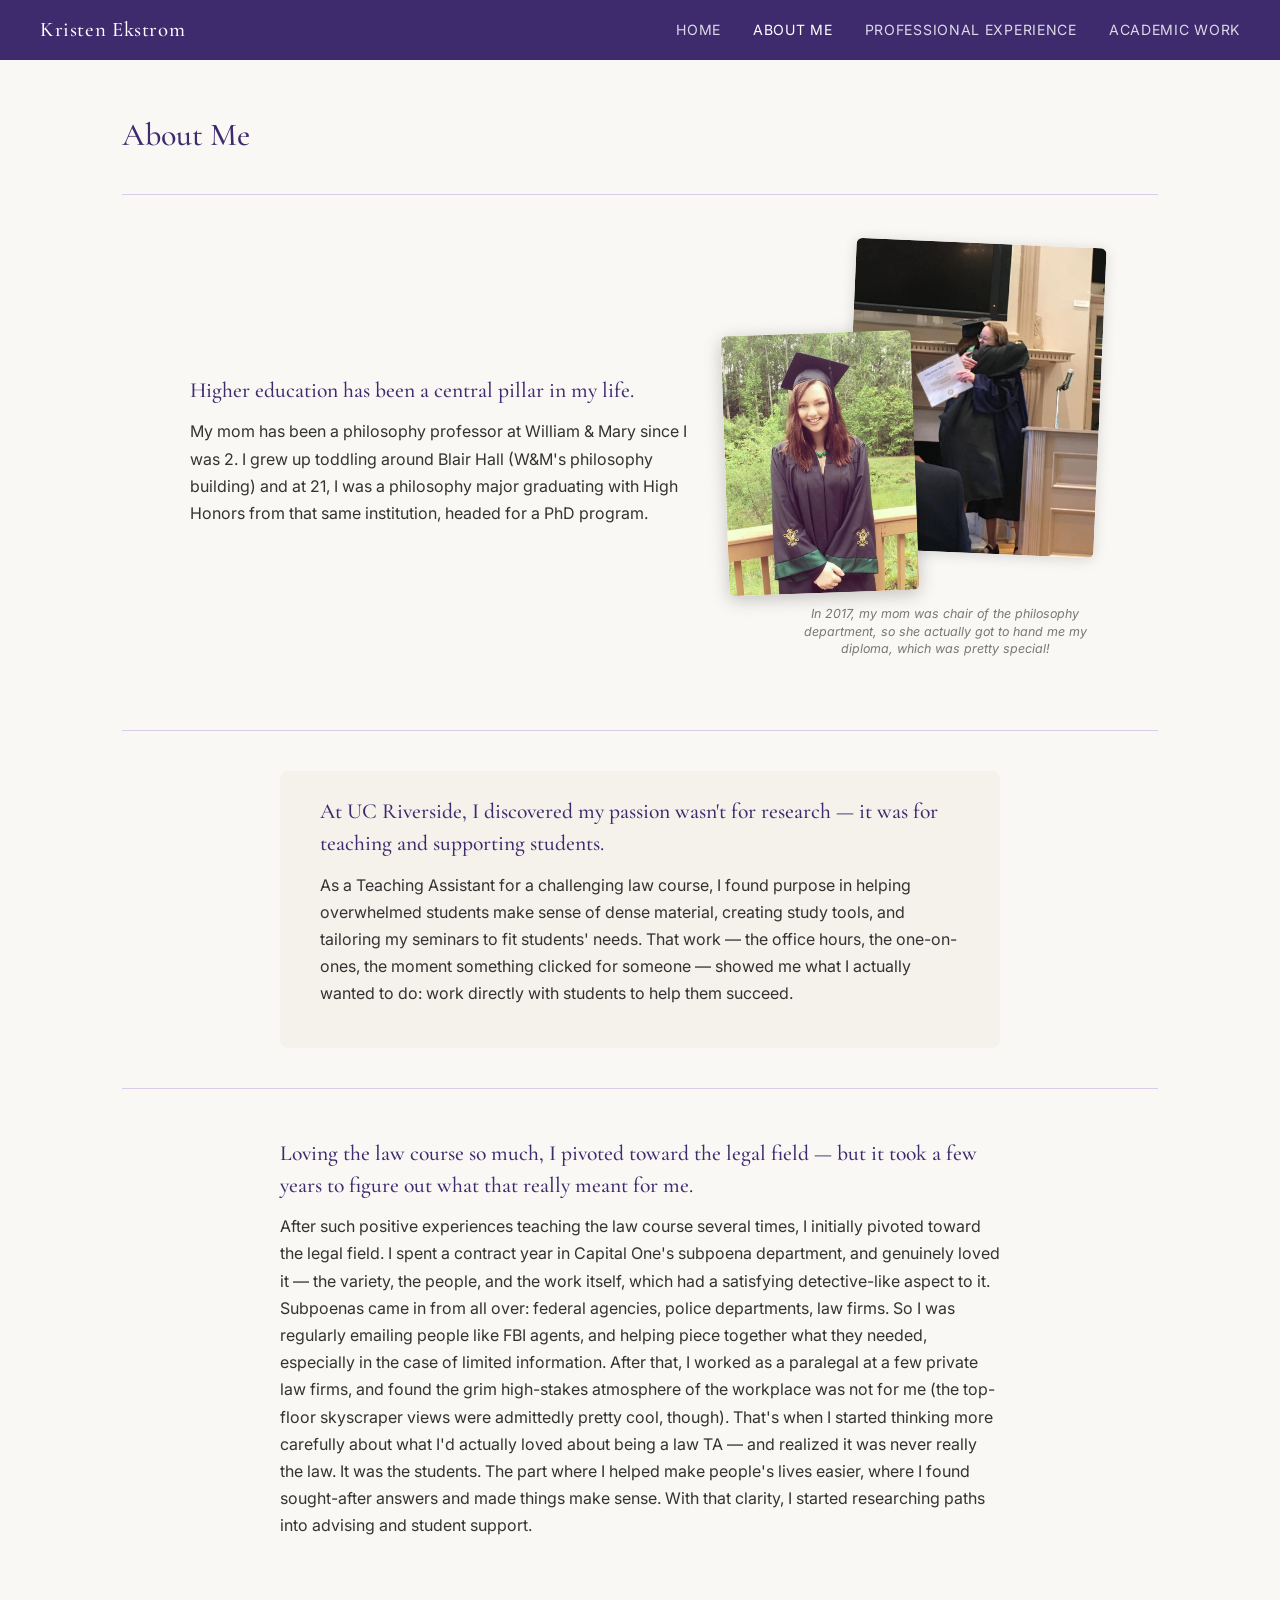
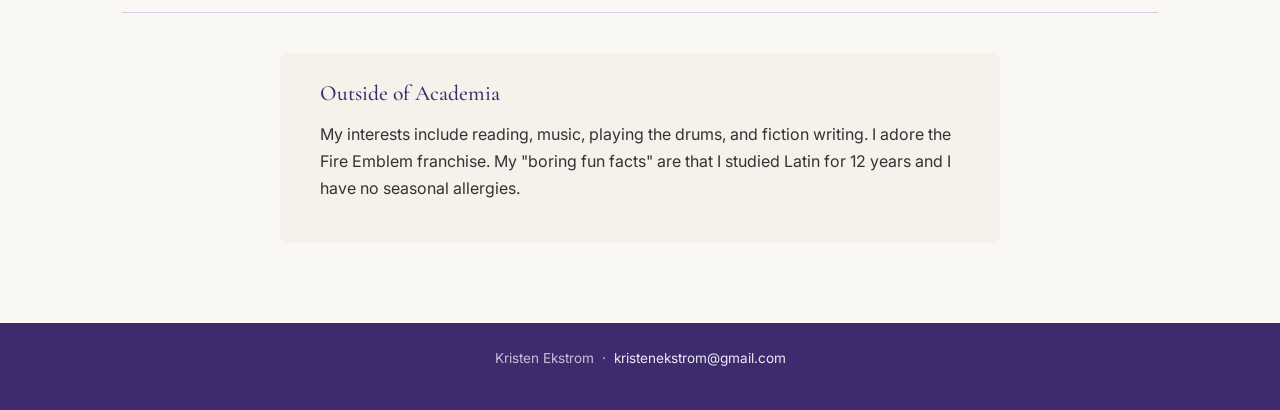
==== about.html @ 62847419 "Add files via upload" ====
<!DOCTYPE html>
<html lang="en">
<head>
  <meta charset="UTF-8" />
  <meta name="viewport" content="width=device-width, initial-scale=1.0" />
  <title>About Me · Kristen Ekstrom</title>
  <link rel="stylesheet" href="style.css" />
</head>
<body>

  <nav>
    <a href="index.html" class="nav-name">Kristen Ekstrom</a>
    <ul>
      <li><a href="index.html">Home</a></li>
      <li><a href="about.html" class="active">About Me</a></li>
      <li><a href="experience.html">Professional Experience</a></li>
      <li><a href="academic.html">Academic Work</a></li>
    </ul>
  </nav>

  <div class="page-content">
    <h2>About Me</h2>
    <hr class="section-divider" />

    <!-- ── Chapter 1: Roots ── -->
    <div class="about-chapter-photo">
      <div>
        <p class="about-lead">Higher education has been a central pillar in my life.</p>
        <p>My mom has been a philosophy professor at William &amp; Mary since I was 2. I grew up toddling around Blair Hall (W&amp;M's philosophy building) and at 21, I was a philosophy major graduating with High Honors from that same institution, headed for a PhD program.</p>
      </div>
      <div>
        <div class="about-stack">
          <img src="mom%20grad%20hug.jpg" alt="Receiving diploma from mom at W&M graduation" class="about-img-back" />
          <img src="grad.jpg" alt="Kristen at W&M graduation" class="about-img-front" />
        </div>
        <p class="photo-caption">In 2017, my mom was chair of the philosophy department, so she actually got to hand me my diploma, which was pretty special!</p>
      </div>
    </div>

    <hr class="section-divider" />

    <!-- ── Chapter 2: Turning point ── -->
    <div class="about-chapter section-panel">
      <p class="about-lead">At UC Riverside, I discovered my passion wasn't for research — it was for teaching and supporting students.</p>
      <p>As a Teaching Assistant for a challenging law course, I found purpose in helping overwhelmed students make sense of dense material, creating study tools, and tailoring my seminars to fit students' needs. That work — the office hours, the one-on-ones, the moment something clicked for someone — showed me what I actually wanted to do: work directly with students to help them succeed.</p>
    </div>

    <hr class="section-divider" />

    <!-- ── Chapter 3: Return ── -->
    <div class="about-chapter">
      <p class="about-lead">Loving the law course so much, I pivoted toward the legal field — but it took a few years to figure out what that really meant for me.</p>
      <p>After such positive experiences teaching the law course several times, I initially pivoted toward the legal field. I spent a contract year in Capital One's subpoena department, and genuinely loved it — the variety, the people, and the work itself, which had a satisfying detective-like aspect to it. Subpoenas came in from all over: federal agencies, police departments, law firms. So I was regularly emailing people like FBI agents, and helping piece together what they needed, especially in the case of limited information. After that, I worked as a paralegal at a few private law firms, and found the grim high-stakes atmosphere of the workplace was not for me (the top-floor skyscraper views were admittedly pretty cool, though). That's when I started thinking more carefully about what I'd actually loved about being a law TA — and realized it was never really the law. It was the students. The part where I helped make people's lives easier, where I found sought-after answers and made things make sense. With that clarity, I started researching paths into advising and student support.</p>
    </div>


    <hr class="section-divider" />

    <!-- ── Chapter 4: Personal ── -->
    <div class="about-chapter section-panel">
      <p class="about-lead">Outside of Academia</p>
      <p>My interests include reading, music, playing the drums, and fiction writing. I adore the Fire Emblem franchise. My "boring fun facts" are that I studied Latin for 12 years and I have no seasonal allergies.</p>
    </div>

  </div>

  <footer>
    <p>Kristen Ekstrom &nbsp;·&nbsp; <a href="mailto:kristenekstrom@gmail.com">kristenekstrom@gmail.com</a></p>
  </footer>

</body>
</html>
---- style.css ----
/* =============================================
   Kristen Ekstrom Portfolio — Shared Stylesheet
   ============================================= */

@import url('https://fonts.googleapis.com/css2?family=Cormorant+Garamond:ital,wght@0,400;0,500;0,600;1,400&family=Inter:wght@300;400;500;600&display=swap');

:root {
  --bg:       #faf8f5;
  --bg-light: #f0ecf5;
  --primary:  #3d2b6e;
  --accent:   #8b6bbf;
  --text:     #333333;
  --muted:    #777777;
  --border:   #d8cce8;
  --white:    #ffffff;
}

*, *::before, *::after { box-sizing: border-box; margin: 0; padding: 0; }

html { scroll-behavior: smooth; }

body {
  font-family: 'Inter', sans-serif;
  font-size: 16px;
  line-height: 1.7;
  color: var(--text);
  background: var(--bg);
}

/* ── Typography ── */
h1, h2, h3, h4 {
  font-family: 'Cormorant Garamond', serif;
  color: var(--primary);
  line-height: 1.2;
}
h1 { font-size: 3rem; font-weight: 500; }
h2 { font-size: 2rem; font-weight: 500; margin-bottom: 0.5rem; }
h3 { font-size: 1.4rem; font-weight: 600; margin-bottom: 0.25rem; }
h4 { font-size: 1.1rem; font-weight: 500; color: var(--accent); }
p  { margin-bottom: 1rem; }
a  { color: var(--accent); text-decoration: none; }
a:hover { text-decoration: underline; }

/* ── Navigation ── */
nav {
  background: var(--primary);
  padding: 0 2.5rem;
  display: flex;
  align-items: center;
  justify-content: space-between;
  position: sticky;
  top: 0;
  z-index: 100;
  height: 60px;
}

nav .nav-name {
  font-family: 'Cormorant Garamond', serif;
  font-size: 1.3rem;
  font-weight: 500;
  color: var(--white);
  letter-spacing: 0.03em;
  text-decoration: none;
}

nav ul {
  list-style: none;
  display: flex;
  gap: 2rem;
}

nav ul li a {
  color: rgba(255,255,255,0.82);
  font-size: 0.88rem;
  font-weight: 400;
  letter-spacing: 0.05em;
  text-transform: uppercase;
  transition: color 0.2s;
  text-decoration: none;
}

nav ul li a:hover,
nav ul li a.active {
  color: var(--white);
}

/* ── Page wrapper ── */
.page-content {
  max-width: 1100px;
  margin: 0 auto;
  padding: 3.5rem 2rem 5rem;
}

/* ── Section divider ── */
.section-divider {
  border: none;
  border-top: 1px solid var(--border);
  margin: 2.5rem 0;
}

/* ── Strengths chips ── */
.strengths {
  display: flex;
  flex-wrap: wrap;
  gap: 0.5rem;
  margin: 1rem 0 1.5rem;
}

.strength-chip {
  background: var(--bg-light);
  border: 1px solid var(--border);
  color: var(--primary);
  font-size: 0.8rem;
  font-weight: 500;
  letter-spacing: 0.04em;
  padding: 0.3rem 0.85rem;
  border-radius: 20px;
}

/* ── Hero (home page) ── */
.hero {
  display: grid;
  grid-template-columns: 260px 1fr;
  gap: 3rem;
  align-items: center;
  padding: 3.5rem 2rem 4rem;
  max-width: 1100px;
  margin: 0 auto;
}

.hero-photo {
  width: 260px;
  height: 310px;
  object-fit: cover;
  object-position: center top;
  border-radius: 6px;
  box-shadow: 0 4px 20px rgba(0,0,0,0.12);
}

.hero-photo-placeholder {
  width: 260px;
  height: 310px;
  background: var(--bg-light);
  border-radius: 6px;
  border: 2px dashed var(--border);
  display: flex;
  align-items: center;
  justify-content: center;
  color: var(--muted);
  font-size: 0.85rem;
  text-align: center;
  padding: 1rem;
}

.hero-text h1 { margin-bottom: 0.15rem; }
.hero-text .title {
  font-family: 'Cormorant Garamond', serif;
  font-size: 1.1rem;
  color: var(--accent);
  font-style: italic;
  margin-bottom: 1.2rem;
}
.hero-text p { color: var(--text); font-size: 1rem; }

/* ── Experience entries ── */
.experience-block {
  margin-bottom: 2.8rem;
}

.experience-block .role {
  font-family: 'Cormorant Garamond', serif;
  font-size: 1.35rem;
  font-weight: 600;
  color: var(--primary);
}

.experience-block .office {
  font-size: 0.9rem;
  color: var(--muted);
  margin-bottom: 0.75rem;
}

.experience-block ul {
  padding-left: 1.3rem;
  margin-bottom: 0.75rem;
}

.experience-block ul li {
  margin-bottom: 0.45rem;
  font-size: 0.97rem;
}

/* ── File attachment link ── */
.attachment {
  display: inline-flex;
  align-items: center;
  gap: 0.4rem;
  background: var(--bg-light);
  border: 1px solid var(--border);
  border-radius: 5px;
  padding: 0.4rem 0.9rem;
  font-size: 0.85rem;
  color: var(--primary);
  margin-top: 0.5rem;
  transition: background 0.2s;
  text-decoration: none;
}
.attachment:hover {
  background: var(--border);
  text-decoration: none;
}
.attachment svg { flex-shrink: 0; }

/* ── Highlight cards ── */
.highlights-grid {
  display: grid;
  grid-template-columns: 1fr 1fr;
  gap: 0.75rem;
  margin-top: 1rem;
}

.highlight-card {
  background: var(--bg-light);
  border: 1px solid var(--border);
  border-left: 3px solid var(--accent);
  border-radius: 4px;
  padding: 0.5rem 0.9rem;
  font-size: 0.83rem;
  color: var(--primary);
  font-weight: 500;
  line-height: 1.5;
}

.highlight-label {
  font-weight: 600;
  font-size: 0.88rem;
  color: var(--primary);
  margin-bottom: 0.25rem;
}

.highlight-desc {
  font-size: 0.82rem;
  color: var(--muted);
  line-height: 1.4;
}

@media (max-width: 640px) {
  .highlights-grid { grid-template-columns: 1fr; }
}

/* ── Coaching two-column layout: text left | flyers+button right ── */
.coaching-grid {
  display: grid;
  grid-template-columns: 1fr 270px;
  gap: 5rem;
  align-items: start;
}

.coaching-text {
  padding-right: 2rem;
}

.coaching-right {
  display: flex;
  flex-direction: column;
  gap: 2rem;
  margin-right: 1.5rem;
}

/* ── SAS layout: attachment left | content right ── */
.sas-layout {
  display: grid;
  grid-template-columns: 220px 1fr;
  gap: 5rem;
  align-items: start;
  margin-left: 2.5rem;
  margin-right: 2.5rem;
}

.sas-attachment {
  display: flex;
  flex-direction: column;
  gap: 1.5rem;
}

.sas-attachment .attachment-square {
  width: 100%;
  min-height: 110px;
  padding: 1rem;
}

.sas-photo {
  width: 100%;
  border-radius: 6px;
  box-shadow: 0 2px 14px rgba(0,0,0,0.12);
  object-fit: cover;
  display: block;
}

.sas-content {
  max-width: 500px;
}



@media (max-width: 700px) {
  .sas-layout { grid-template-columns: 1fr; margin-left: 0; margin-right: 0; }
  .sas-content { max-width: 100%; margin-left: 0; }
}

/* ── STEP section layout ── */
.step-layout {
  display: grid;
  grid-template-columns: 1fr 200px;
  gap: 2rem;
  align-items: start;
  margin-bottom: 1.5rem;
}

.step-photo-wrap {
  text-align: center;
}

.step-photo {
  width: 100%;
  border-radius: 6px;
  box-shadow: 0 2px 14px rgba(0,0,0,0.12);
  display: block;
}

/* ── Award panels (below coaching section, full width, two columns) ── */
.award-grid {
  display: grid;
  grid-template-columns: 1fr 1fr;
  gap: 1rem;
  margin-top: 1.75rem;
}

.award-card {
  border-radius: 6px;
  padding: 0.85rem 1.1rem;
  font-size: 0.875rem;
  font-weight: 500;
  text-align: center;
  line-height: 1.5;
}

.award-grid .award-card:first-child {
  background: #ede7f8;
  border: 1px solid #9b7dd4;
  color: #3d2b6e;
}

.award-grid .award-card:last-child {
  background: #dde8f5;
  border: 1px solid #92b8d8;
  color: #1d3c6e;
}

@media (max-width: 700px) {
  .coaching-grid { grid-template-columns: 1fr; }
  .award-grid { grid-template-columns: 1fr; }
}

/* ── Flyer column (floats right, stacks flyer + attachment) ── */
.flyer-col {
  float: right;
  margin: 0 0 1.25rem 2rem;
  display: flex;
  flex-direction: column;
  align-items: center;
  width: 230px;
}

/* ── Attachment square (below flyer) ── */
.attachment-square {
  display: flex;
  flex-direction: column;
  align-items: center;
  justify-content: center;
  gap: 0.75rem;
  background: #e8f2ec;
  border: 1px solid #9dbfaa;
  border-radius: 6px;
  padding: 2rem 1.25rem;
  font-size: 0.9rem;
  font-weight: 500;
  color: #2d5c3e;
  text-align: center;
  text-decoration: none;
  width: 100%;
  min-height: 150px;
  margin-top: 0;
  line-height: 1.5;
  transition: background 0.2s;
}
.attachment-square:hover { background: #d4e9da; text-decoration: none; }
/* ── Horizontal attachment button (coaching section) ── */
.attachment-horiz {
  display: flex;
  flex-direction: row;
  align-items: center;
  justify-content: center;
  gap: 0.6rem;
  background: #e8f2ec;
  border: 1px solid #9dbfaa;
  border-radius: 6px;
  padding: 0.75rem 1rem;
  font-size: 0.85rem;
  font-weight: 500;
  color: #2d5c3e;
  text-align: center;
  text-decoration: none;
  width: 100%;
  transition: background 0.2s;
}
.attachment-horiz:hover { background: #d4e9da; text-decoration: none; }
.attachment-horiz svg { width: 20px; height: 20px; flex-shrink: 0; color: #3d7a54; }

.attachment-square svg { width: 26px; height: 26px; flex-shrink: 0; color: #3d7a54; }

/* ── Stacked overlapping flyers ── */
.flyer-stack {
  position: relative;
  width: 270px;
  height: 330px;
}

.flyer-stack .flyer-back {
  position: absolute;
  width: 210px;
  top: 10px;
  right: 0;
  border-radius: 6px;
  box-shadow: 0 2px 14px rgba(0,0,0,0.12);
  transform: rotate(3deg);
}

.flyer-stack .flyer-front {
  position: absolute;
  width: 200px;
  bottom: 0;
  left: 0;
  border-radius: 6px;
  box-shadow: 0 4px 18px rgba(0,0,0,0.22);
  transform: rotate(-2deg);
}

@media (max-width: 640px) {
  .flyer-stack {
    float: none;
    margin: 0 auto 1.25rem;
  }
}

/* ── Floated flyer image ── */
.flyer-float {
  float: right;
  max-width: 210px;
  width: 100%;
  margin: 0 0 1.25rem 2rem;
  border-radius: 6px;
  box-shadow: 0 2px 14px rgba(0,0,0,0.12);
}

@media (max-width: 640px) {
  .flyer-float {
    float: none;
    display: block;
    max-width: 100%;
    margin: 0 0 1.25rem 0;
  }
}

/* ── Event flyer gallery (horizontal scroll) ── */
.flyer-gallery {
  display: flex;
  gap: 0.75rem;
  margin-top: 1.25rem;
  margin-left: 2rem;
  margin-right: 2rem;
  overflow-x: auto;
  scroll-snap-type: x mandatory;
  -webkit-overflow-scrolling: touch;
  padding-bottom: 0.5rem;
}

.flyer-gallery::-webkit-scrollbar {
  height: 4px;
}
.flyer-gallery::-webkit-scrollbar-track {
  background: var(--bg-light);
  border-radius: 2px;
}
.flyer-gallery::-webkit-scrollbar-thumb {
  background: var(--border);
  border-radius: 2px;
}

.flyer-gallery img {
  flex: 0 0 auto;
  width: 175px;
  height: 230px;
  object-fit: cover;
  object-position: center;
  border-radius: 6px;
  box-shadow: 0 2px 14px rgba(0,0,0,0.12);
  scroll-snap-align: start;
}

/* ── Academic course cards ── */
.course-block {
  margin-bottom: 3rem;
}

.course-block .course-name {
  font-family: 'Cormorant Garamond', serif;
  font-size: 1.4rem;
  font-weight: 600;
  color: var(--primary);
  margin-bottom: 0.75rem;
}

.course-block p {
  font-size: 0.97rem;
  color: var(--text);
}

.course-layout {
  display: grid;
  grid-template-columns: 200px 1fr;
  gap: 2.5rem;
  align-items: center;
}

.course-photo-slot {
  width: 100%;
  aspect-ratio: 3 / 4;
  border-radius: 6px;
  background: #ede9e1;
  overflow: hidden;
}

.course-photo-slot img {
  width: 100%;
  height: 100%;
  object-fit: cover;
  border-radius: 4px;
}

.course-panel-beige {
  background: #f5f1eb;
  border-radius: 8px;
  padding: 1.75rem 2rem;
}

.course-block ul {
  padding-left: 1.8rem;
  margin: 0.5rem 0 0.75rem;
}

.course-block ul li {
  margin-bottom: 0.7rem;
  font-size: 0.97rem;
  color: var(--text);
}

.video-link {
  display: inline-flex;
  align-items: center;
  gap: 0.4rem;
  background: var(--primary);
  color: var(--white) !important;
  border-radius: 5px;
  padding: 0.45rem 1rem;
  font-size: 0.85rem;
  font-weight: 500;
  margin-top: 0.5rem;
  transition: opacity 0.2s;
  text-decoration: none !important;
}
.video-link:hover { opacity: 0.85; text-decoration: none !important; }

/* ── About Me placeholder ── */
.coming-soon {
  background: var(--bg-light);
  border-left: 3px solid var(--accent);
  padding: 1.5rem 1.75rem;
  border-radius: 0 6px 6px 0;
  color: var(--muted);
  font-style: italic;
}


/* ── CLC internship layout (text left, image right) ── */
.clc-layout {
  display: grid;
  grid-template-columns: 280px 1fr;
  gap: 5rem;
  align-items: center;
  margin-left: 2.5rem;
  margin-right: 2.5rem;
}

.clc-photo {
  width: 100%;
  border-radius: 6px;
  box-shadow: 0 2px 14px rgba(0,0,0,0.12);
  display: block;
}

.clc-text {
  padding-right: 2.5rem;
}

@media (max-width: 700px) {
  .clc-layout { grid-template-columns: 1fr; margin-left: 0; margin-right: 0; }
}


/* ── Section panel backgrounds ── */
.section-panel {
  background: #f5f1eb;
  border-radius: 8px;
  padding: 1.75rem 2rem;
  margin-bottom: 0.5rem;
}


/* ── About Me page ── */
.about-chapter {
  max-width: 720px;
  margin: 0 auto;
  padding: 0.5rem 0 1rem;
}

.about-chapter.section-panel {
  padding: 1.5rem 2.5rem;
  box-sizing: border-box;
}

.about-lead {
  font-family: 'Cormorant Garamond', serif;
  font-size: 1.35rem;
  font-weight: 500;
  color: var(--primary);
  line-height: 1.5;
  margin-bottom: 0.75rem;
}


/* ── About page photo stack ── */
.about-chapter-photo {
  display: grid;
  grid-template-columns: 1fr 290px;
  gap: 3.5rem;
  align-items: center;
  max-width: 900px;
  margin: 0 auto;
  padding: 0.5rem 0 1rem;
}

.about-chapter-photo > div:first-child {
  padding-right: 2rem;
}

.photo-caption {
  font-size: 0.78rem;
  color: var(--muted);
  font-style: italic;
  margin-top: 0.75rem;
  text-align: center;
  line-height: 1.4;
}

.about-stack {
  position: relative;
  width: 300px;
  height: 350px;
  flex-shrink: 0;
}

.about-stack .about-img-back {
  position: absolute;
  width: 250px;
  height: 310px;
  top: 0;
  right: 0;
  border-radius: 6px;
  box-shadow: 0 2px 14px rgba(0,0,0,0.14);
  transform: rotate(2.5deg);
  object-fit: cover;
  object-position: bottom;
}

.about-stack .about-img-front {
  position: absolute;
  width: 190px;
  height: 260px;
  bottom: 0;
  left: -75px;
  border-radius: 6px;
  box-shadow: 0 4px 18px rgba(0,0,0,0.22);
  transform: rotate(-2deg);
  object-fit: cover;
  object-position: top;
}

@media (max-width: 700px) {
  .about-chapter-photo {
    grid-template-columns: 1fr;
  }
  .about-stack {
    margin: 0 auto 1.5rem;
  }
}

/* ── Footer ── */
footer {
  background: var(--primary);
  color: rgba(255,255,255,0.7);
  text-align: center;
  padding: 1.5rem 2rem;
  font-size: 0.85rem;
}

footer a { color: rgba(255,255,255,0.9); }

/* ── Responsive ── */
@media (max-width: 640px) {
  .hero {
    grid-template-columns: 1fr;
    text-align: center;
  }
  .hero-photo, .hero-photo-placeholder {
    width: 200px;
    height: 240px;
    margin: 0 auto;
  }
  h1 { font-size: 2.2rem; }
  nav { padding: 0 1.25rem; }
  nav ul { gap: 1rem; }
}
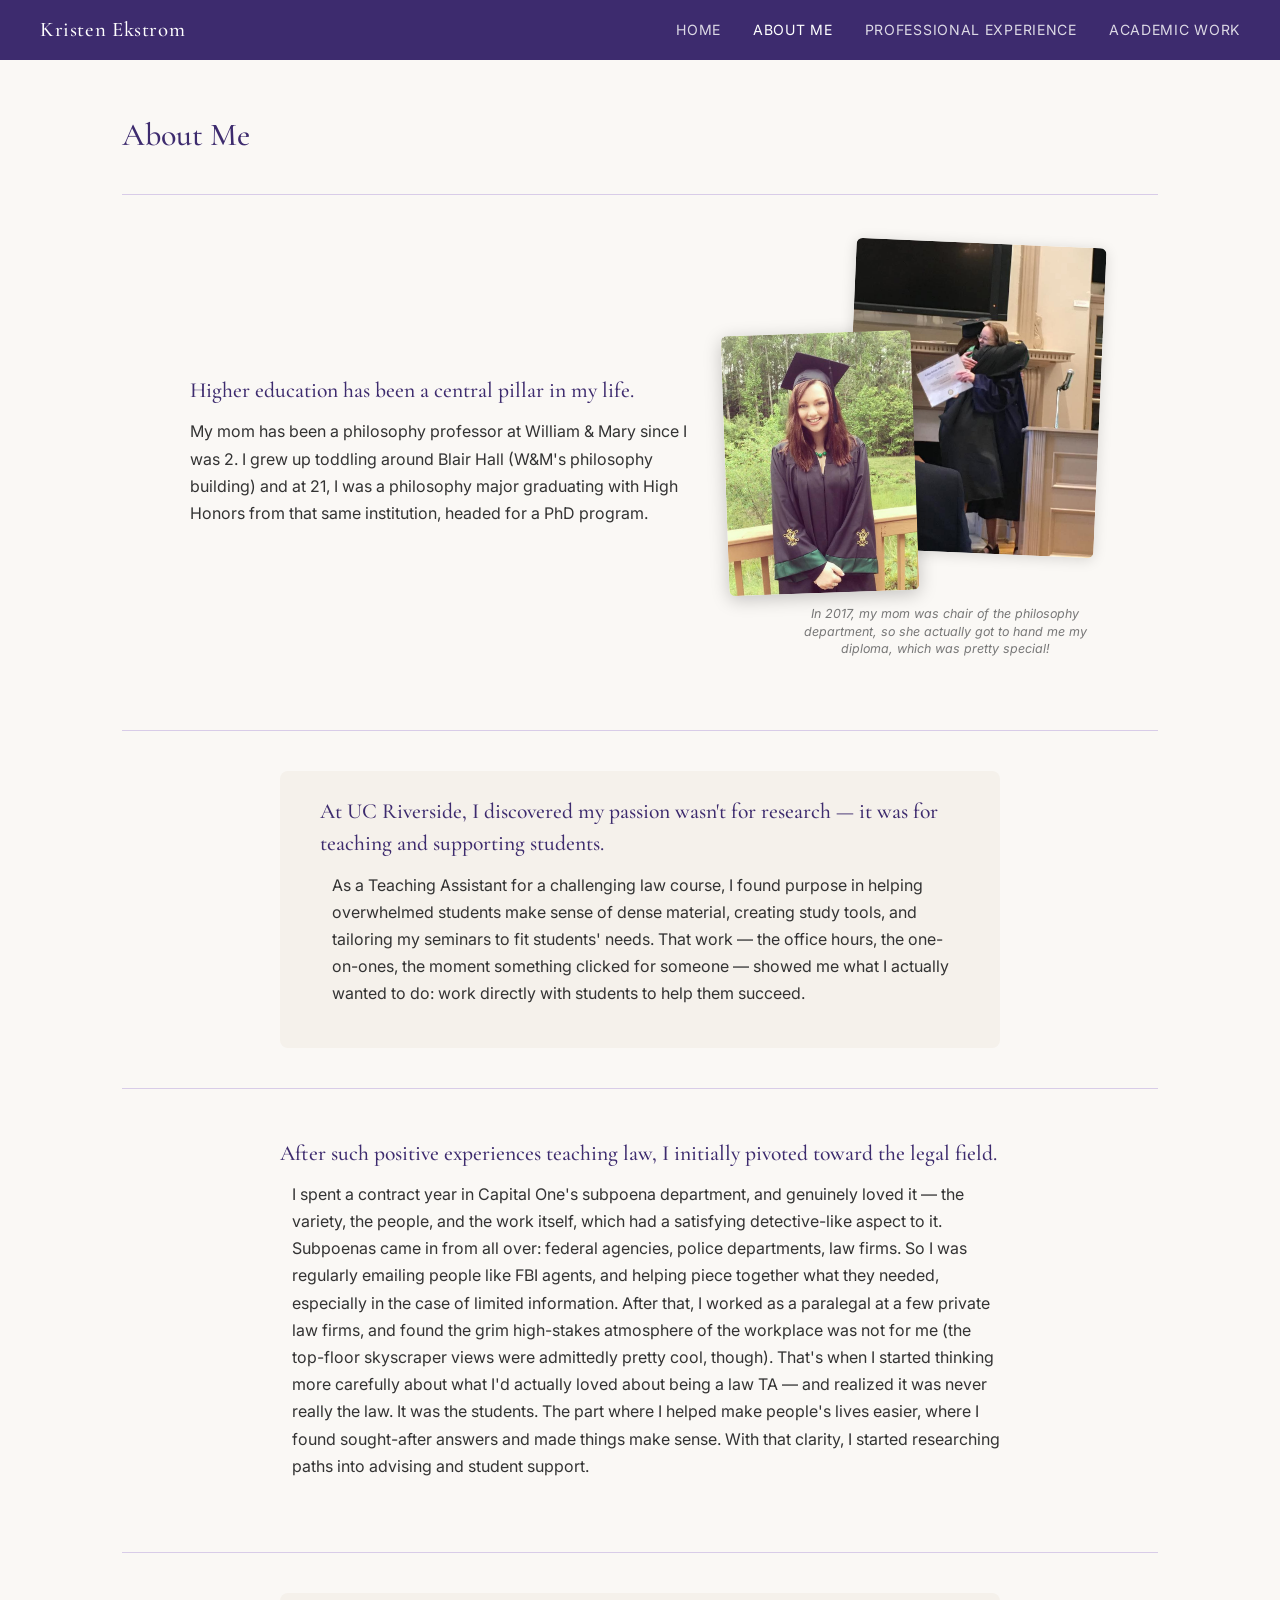
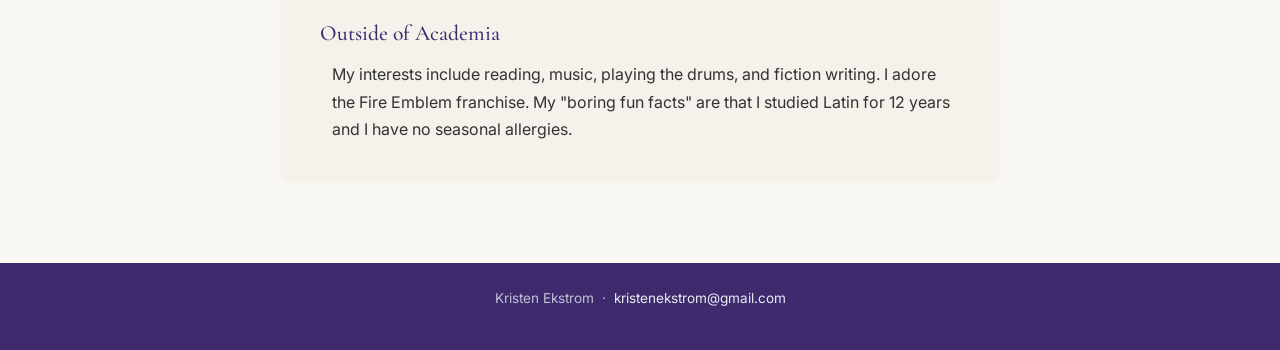
==== commit c9b77e97: "Add files via upload" ====
--- a/about.html
+++ b/about.html
@@ -49,8 +49,8 @@
 
     <!-- ── Chapter 3: Return ── -->
     <div class="about-chapter">
-      <p class="about-lead">Loving the law course so much, I pivoted toward the legal field — but it took a few years to figure out what that really meant for me.</p>
-      <p>After such positive experiences teaching the law course several times, I initially pivoted toward the legal field. I spent a contract year in Capital One's subpoena department, and genuinely loved it — the variety, the people, and the work itself, which had a satisfying detective-like aspect to it. Subpoenas came in from all over: federal agencies, police departments, law firms. So I was regularly emailing people like FBI agents, and helping piece together what they needed, especially in the case of limited information. After that, I worked as a paralegal at a few private law firms, and found the grim high-stakes atmosphere of the workplace was not for me (the top-floor skyscraper views were admittedly pretty cool, though). That's when I started thinking more carefully about what I'd actually loved about being a law TA — and realized it was never really the law. It was the students. The part where I helped make people's lives easier, where I found sought-after answers and made things make sense. With that clarity, I started researching paths into advising and student support.</p>
+      <p class="about-lead">After such positive experiences teaching law, I initially pivoted toward the legal field.</p>
+      <p>I spent a contract year in Capital One's subpoena department, and genuinely loved it — the variety, the people, and the work itself, which had a satisfying detective-like aspect to it. Subpoenas came in from all over: federal agencies, police departments, law firms. So I was regularly emailing people like FBI agents, and helping piece together what they needed, especially in the case of limited information. After that, I worked as a paralegal at a few private law firms, and found the grim high-stakes atmosphere of the workplace was not for me (the top-floor skyscraper views were admittedly pretty cool, though). That's when I started thinking more carefully about what I'd actually loved about being a law TA — and realized it was never really the law. It was the students. The part where I helped make people's lives easier, where I found sought-after answers and made things make sense. With that clarity, I started researching paths into advising and student support.</p>
     </div>
 
 
--- a/style.css
+++ b/style.css
@@ -637,6 +637,10 @@
 .about-chapter.section-panel {
   padding: 1.5rem 2.5rem;
   box-sizing: border-box;
+}
+
+.about-chapter p:not(.about-lead) {
+  padding-left: 0.75rem;
 }
 
 .about-lead {
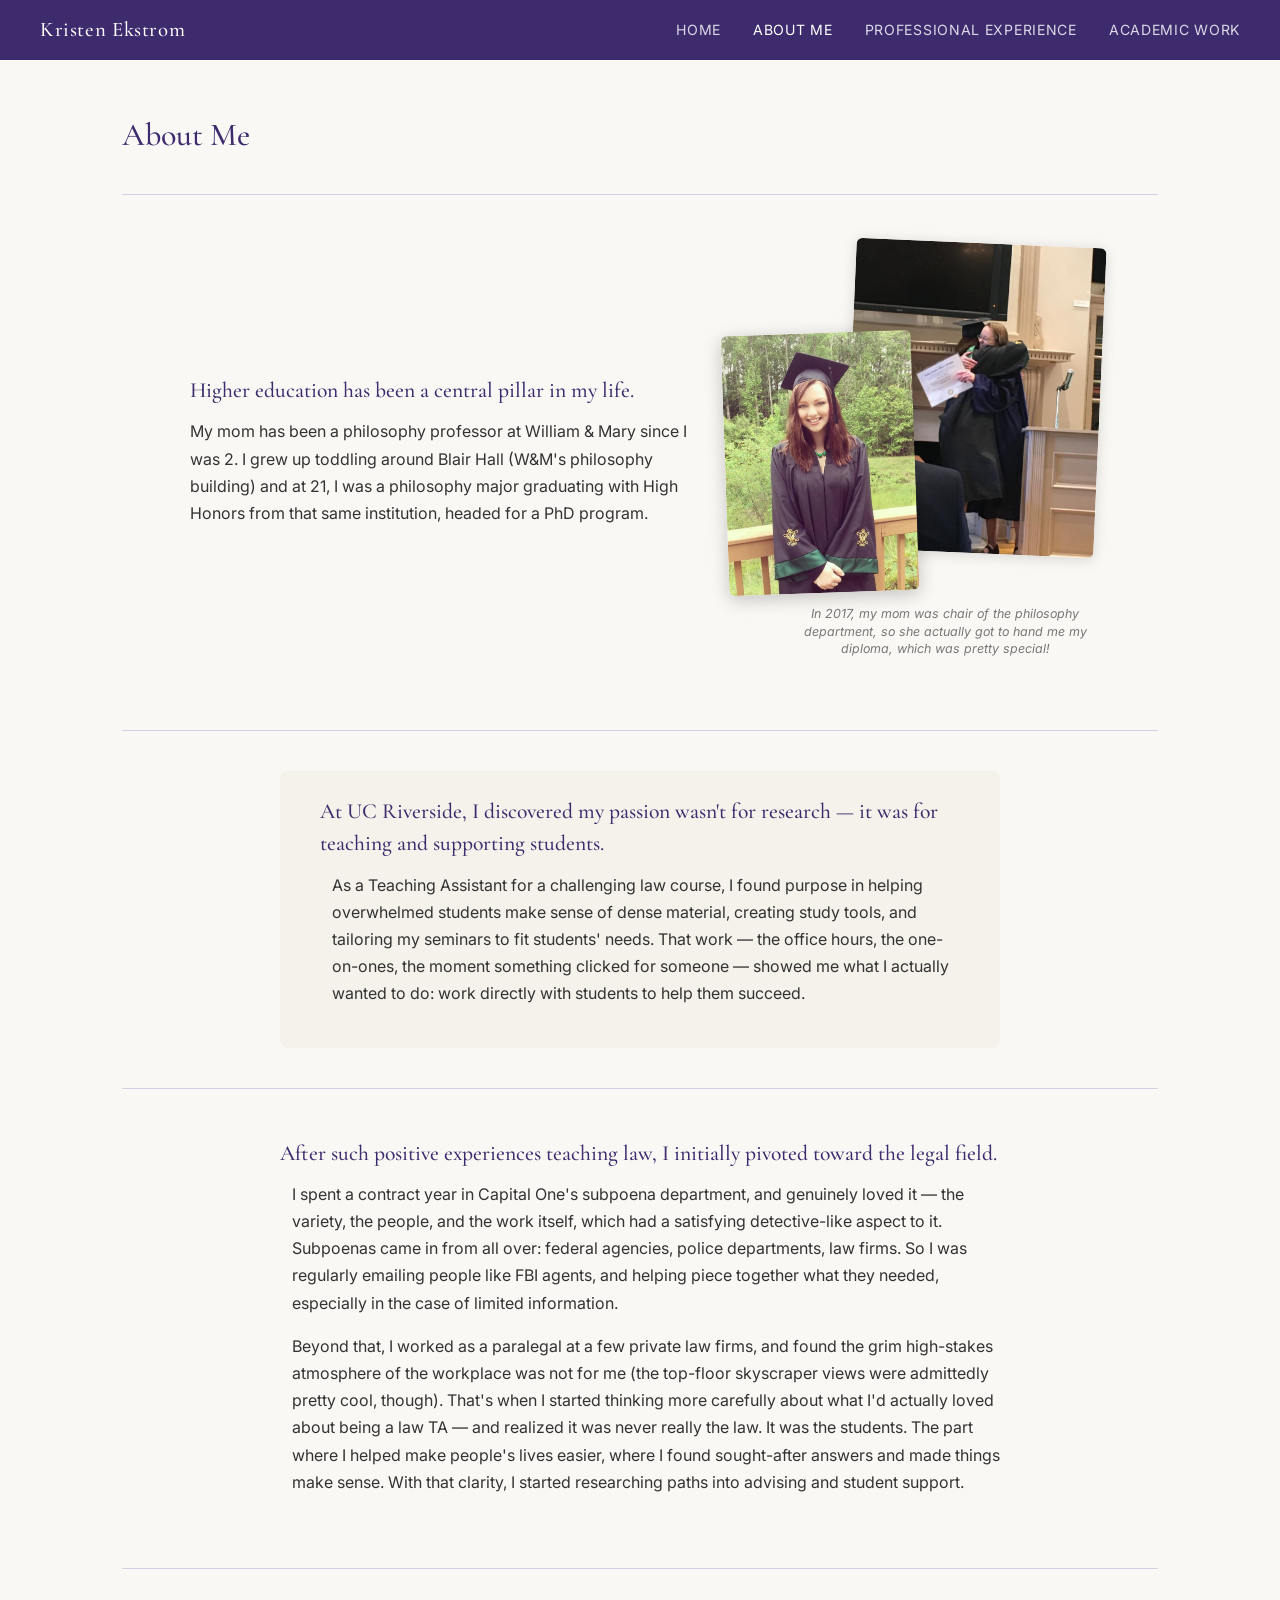
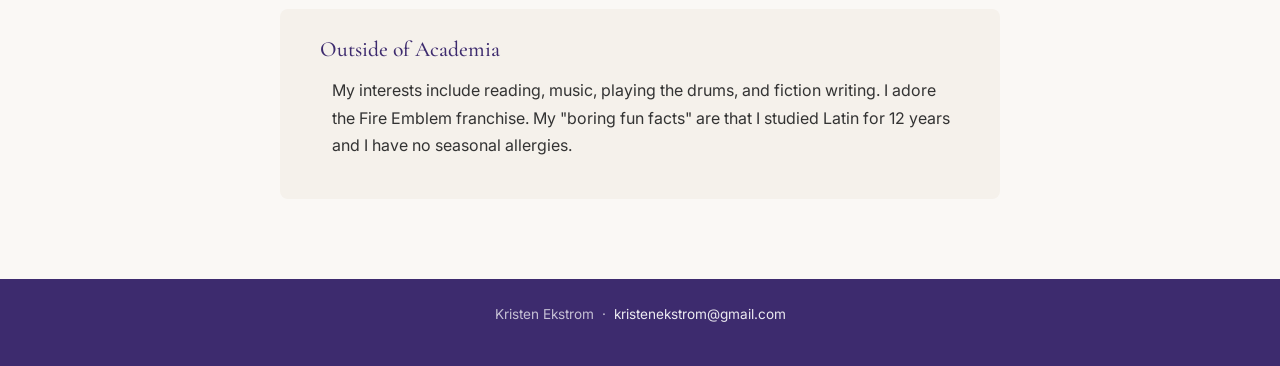
==== commit d65b303a: "Add files via upload" ====
--- a/about.html
+++ b/about.html
@@ -50,7 +50,8 @@
     <!-- ── Chapter 3: Return ── -->
     <div class="about-chapter">
       <p class="about-lead">After such positive experiences teaching law, I initially pivoted toward the legal field.</p>
-      <p>I spent a contract year in Capital One's subpoena department, and genuinely loved it — the variety, the people, and the work itself, which had a satisfying detective-like aspect to it. Subpoenas came in from all over: federal agencies, police departments, law firms. So I was regularly emailing people like FBI agents, and helping piece together what they needed, especially in the case of limited information. After that, I worked as a paralegal at a few private law firms, and found the grim high-stakes atmosphere of the workplace was not for me (the top-floor skyscraper views were admittedly pretty cool, though). That's when I started thinking more carefully about what I'd actually loved about being a law TA — and realized it was never really the law. It was the students. The part where I helped make people's lives easier, where I found sought-after answers and made things make sense. With that clarity, I started researching paths into advising and student support.</p>
+      <p>I spent a contract year in Capital One's subpoena department, and genuinely loved it — the variety, the people, and the work itself, which had a satisfying detective-like aspect to it. Subpoenas came in from all over: federal agencies, police departments, law firms. So I was regularly emailing people like FBI agents, and helping piece together what they needed, especially in the case of limited information.</p>
+      <p>Beyond that, I worked as a paralegal at a few private law firms, and found the grim high-stakes atmosphere of the workplace was not for me (the top-floor skyscraper views were admittedly pretty cool, though). That's when I started thinking more carefully about what I'd actually loved about being a law TA — and realized it was never really the law. It was the students. The part where I helped make people's lives easier, where I found sought-after answers and made things make sense. With that clarity, I started researching paths into advising and student support.</p>
     </div>
 
 
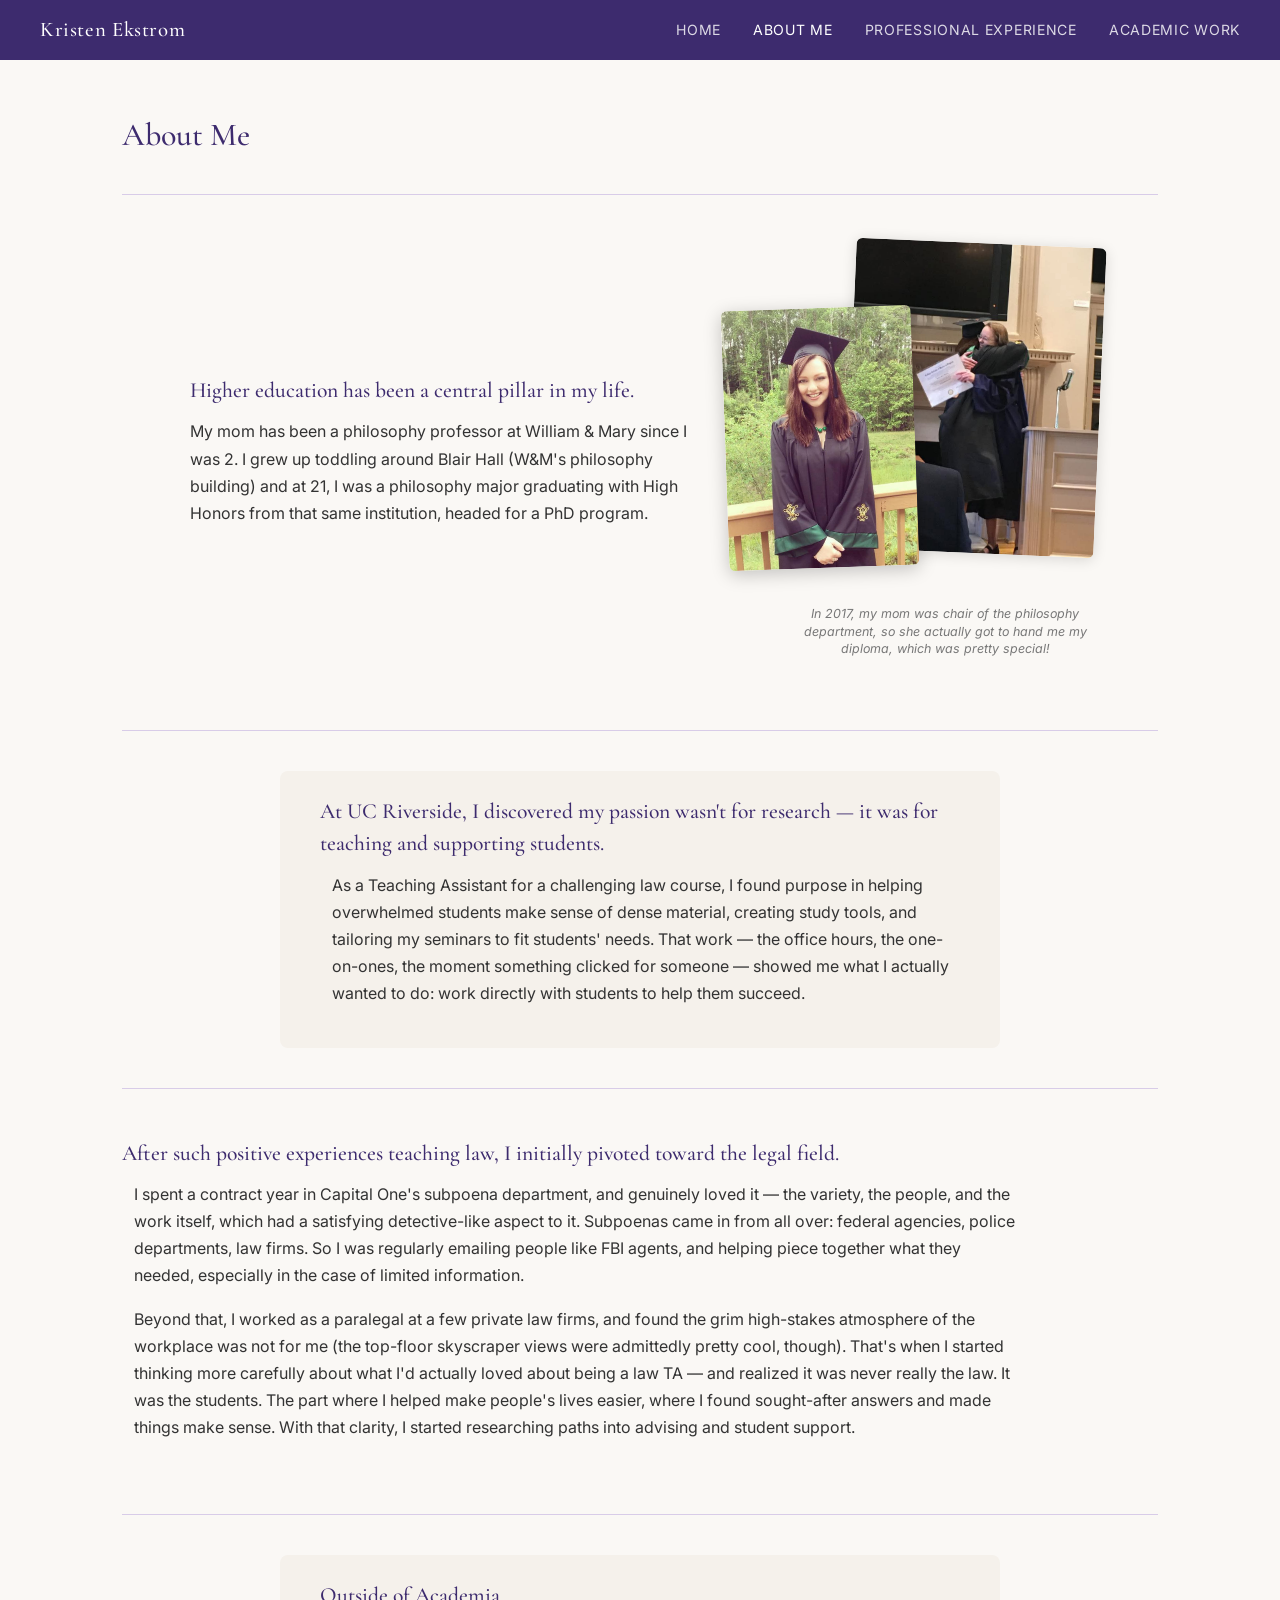
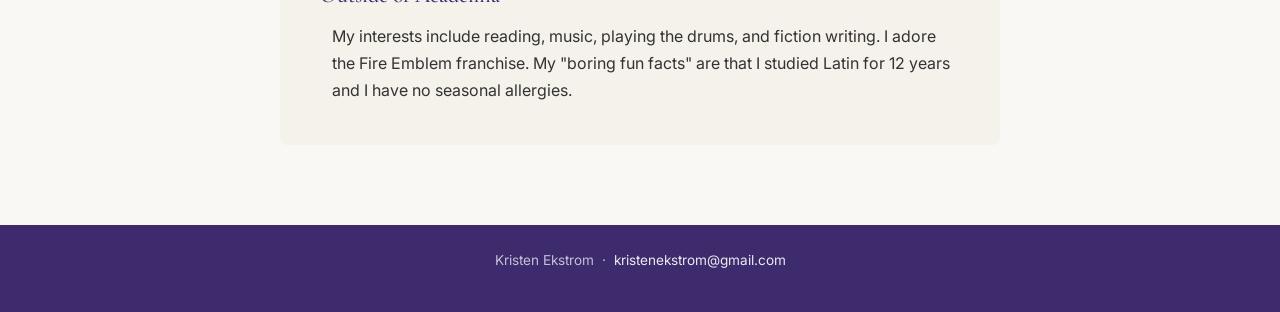
==== commit de88b2ca: "Add files via upload" ====
--- a/about.html
+++ b/about.html
@@ -48,7 +48,7 @@
     <hr class="section-divider" />
 
     <!-- ── Chapter 3: Return ── -->
-    <div class="about-chapter">
+    <div class="about-chapter about-chapter-narrow">
       <p class="about-lead">After such positive experiences teaching law, I initially pivoted toward the legal field.</p>
       <p>I spent a contract year in Capital One's subpoena department, and genuinely loved it — the variety, the people, and the work itself, which had a satisfying detective-like aspect to it. Subpoenas came in from all over: federal agencies, police departments, law firms. So I was regularly emailing people like FBI agents, and helping piece together what they needed, especially in the case of limited information.</p>
       <p>Beyond that, I worked as a paralegal at a few private law firms, and found the grim high-stakes atmosphere of the workplace was not for me (the top-floor skyscraper views were admittedly pretty cool, though). That's when I started thinking more carefully about what I'd actually loved about being a law TA — and realized it was never really the law. It was the students. The part where I helped make people's lives easier, where I found sought-after answers and made things make sense. With that clarity, I started researching paths into advising and student support.</p>
--- a/style.css
+++ b/style.css
@@ -634,6 +634,11 @@
   padding: 0.5rem 0 1rem;
 }
 
+.about-chapter.about-chapter-narrow {
+  max-width: 900px;
+  margin-left: 0;
+}
+
 .about-chapter.section-panel {
   padding: 1.5rem 2.5rem;
   box-sizing: border-box;
@@ -665,7 +670,7 @@
 }
 
 .about-chapter-photo > div:first-child {
-  padding-right: 2rem;
+  padding-right: 3.5rem;
 }
 
 .photo-caption {
@@ -701,7 +706,7 @@
   position: absolute;
   width: 190px;
   height: 260px;
-  bottom: 0;
+  bottom: 25px;
   left: -75px;
   border-radius: 6px;
   box-shadow: 0 4px 18px rgba(0,0,0,0.22);
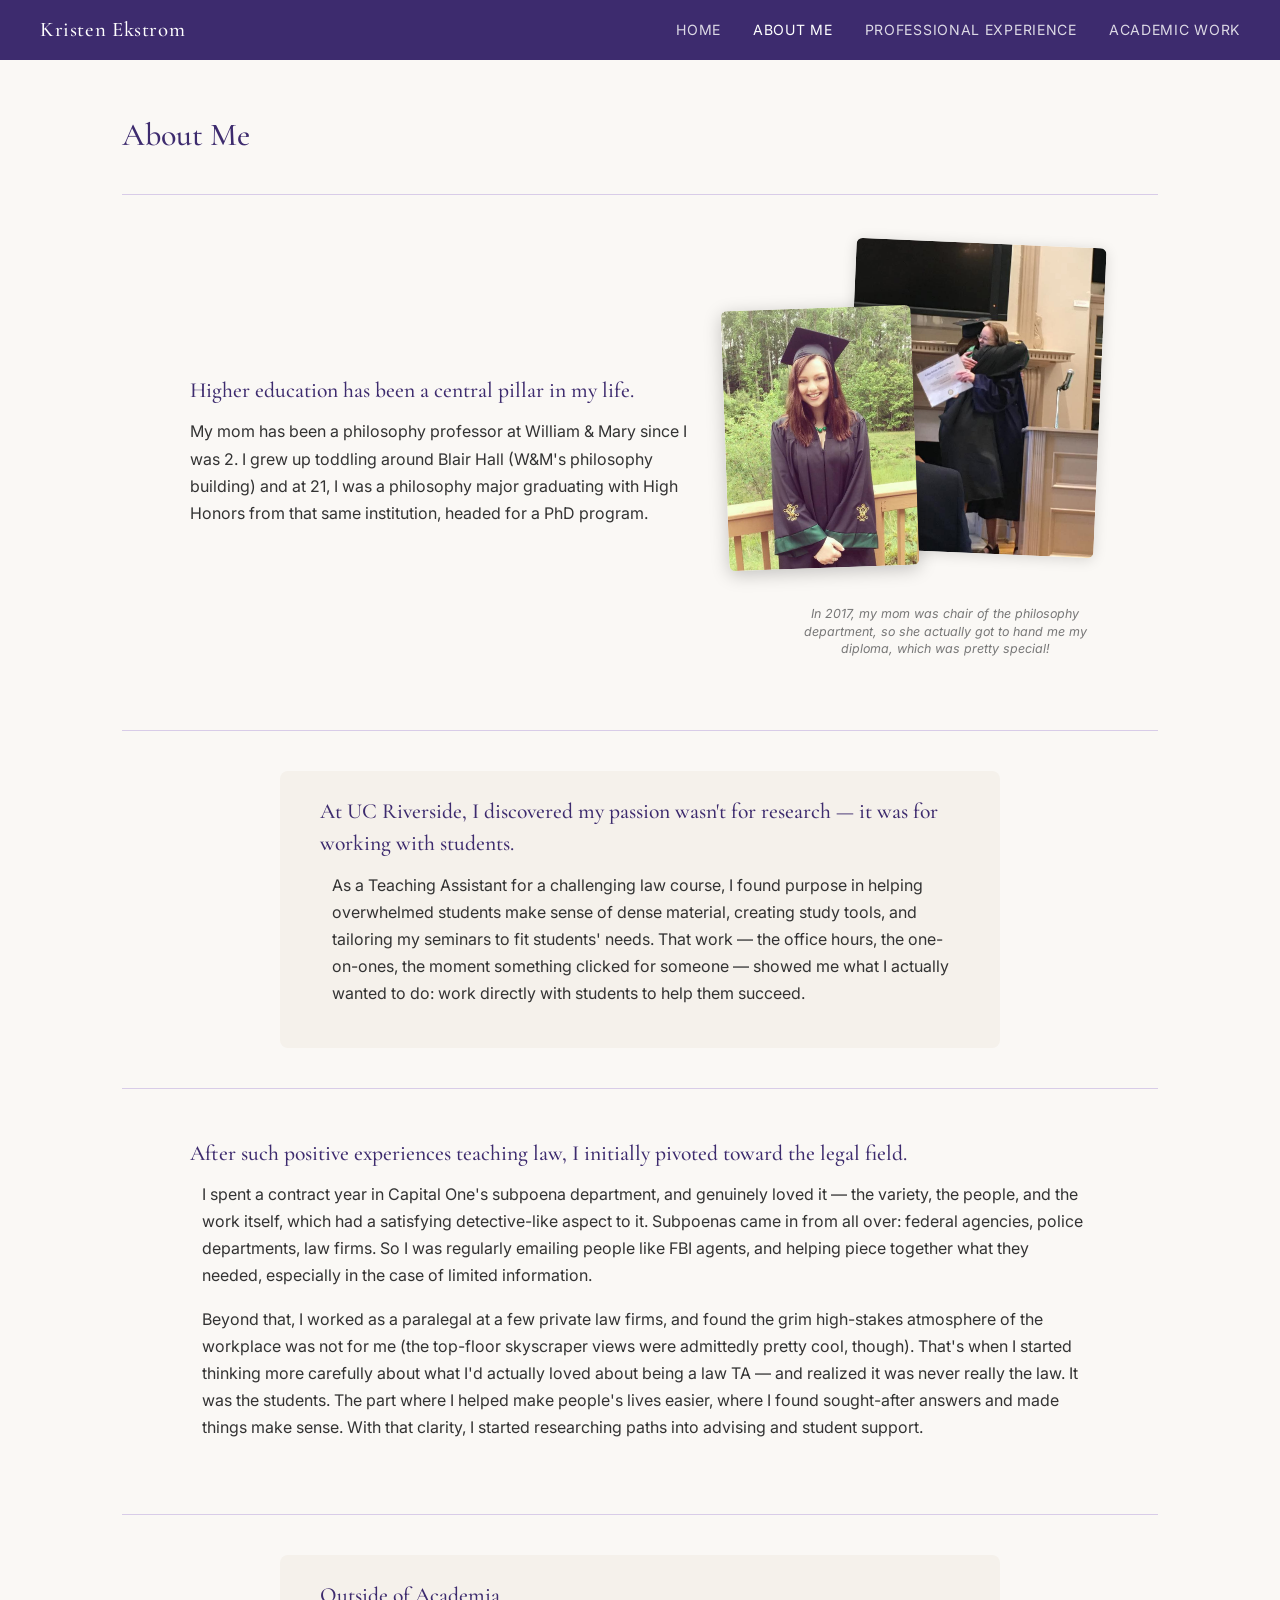
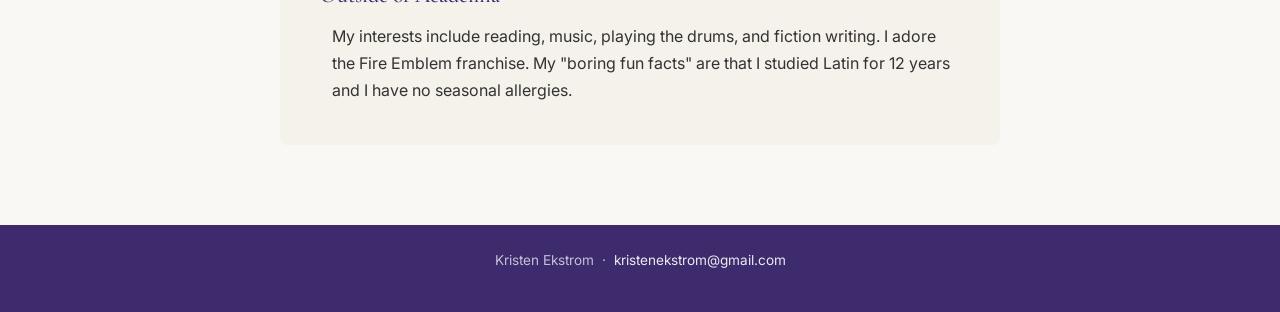
==== commit 8f16bcba: "Add files via upload" ====
--- a/about.html
+++ b/about.html
@@ -41,7 +41,7 @@
 
     <!-- ── Chapter 2: Turning point ── -->
     <div class="about-chapter section-panel">
-      <p class="about-lead">At UC Riverside, I discovered my passion wasn't for research — it was for teaching and supporting students.</p>
+      <p class="about-lead">At UC Riverside, I discovered my passion wasn't for research — it was for working with students.</p>
       <p>As a Teaching Assistant for a challenging law course, I found purpose in helping overwhelmed students make sense of dense material, creating study tools, and tailoring my seminars to fit students' needs. That work — the office hours, the one-on-ones, the moment something clicked for someone — showed me what I actually wanted to do: work directly with students to help them succeed.</p>
     </div>
 
--- a/style.css
+++ b/style.css
@@ -128,6 +128,24 @@
   margin: 0 auto;
 }
 
+.hero-photo-wrap {
+  position: relative;
+  width: 260px;
+  flex-shrink: 0;
+}
+
+.hero-photo-wrap::before {
+  content: '';
+  position: absolute;
+  top: -12px;
+  left: -12px;
+  width: 100%;
+  height: 100%;
+  background: #e8e0d0;
+  border-radius: 6px;
+  z-index: 0;
+}
+
 .hero-photo {
   width: 260px;
   height: 310px;
@@ -135,6 +153,8 @@
   object-position: center top;
   border-radius: 6px;
   box-shadow: 0 4px 20px rgba(0,0,0,0.12);
+  position: relative;
+  z-index: 1;
 }
 
 .hero-photo-placeholder {
@@ -636,7 +656,7 @@
 
 .about-chapter.about-chapter-narrow {
   max-width: 900px;
-  margin-left: 0;
+  margin: 0 auto;
 }
 
 .about-chapter.section-panel {
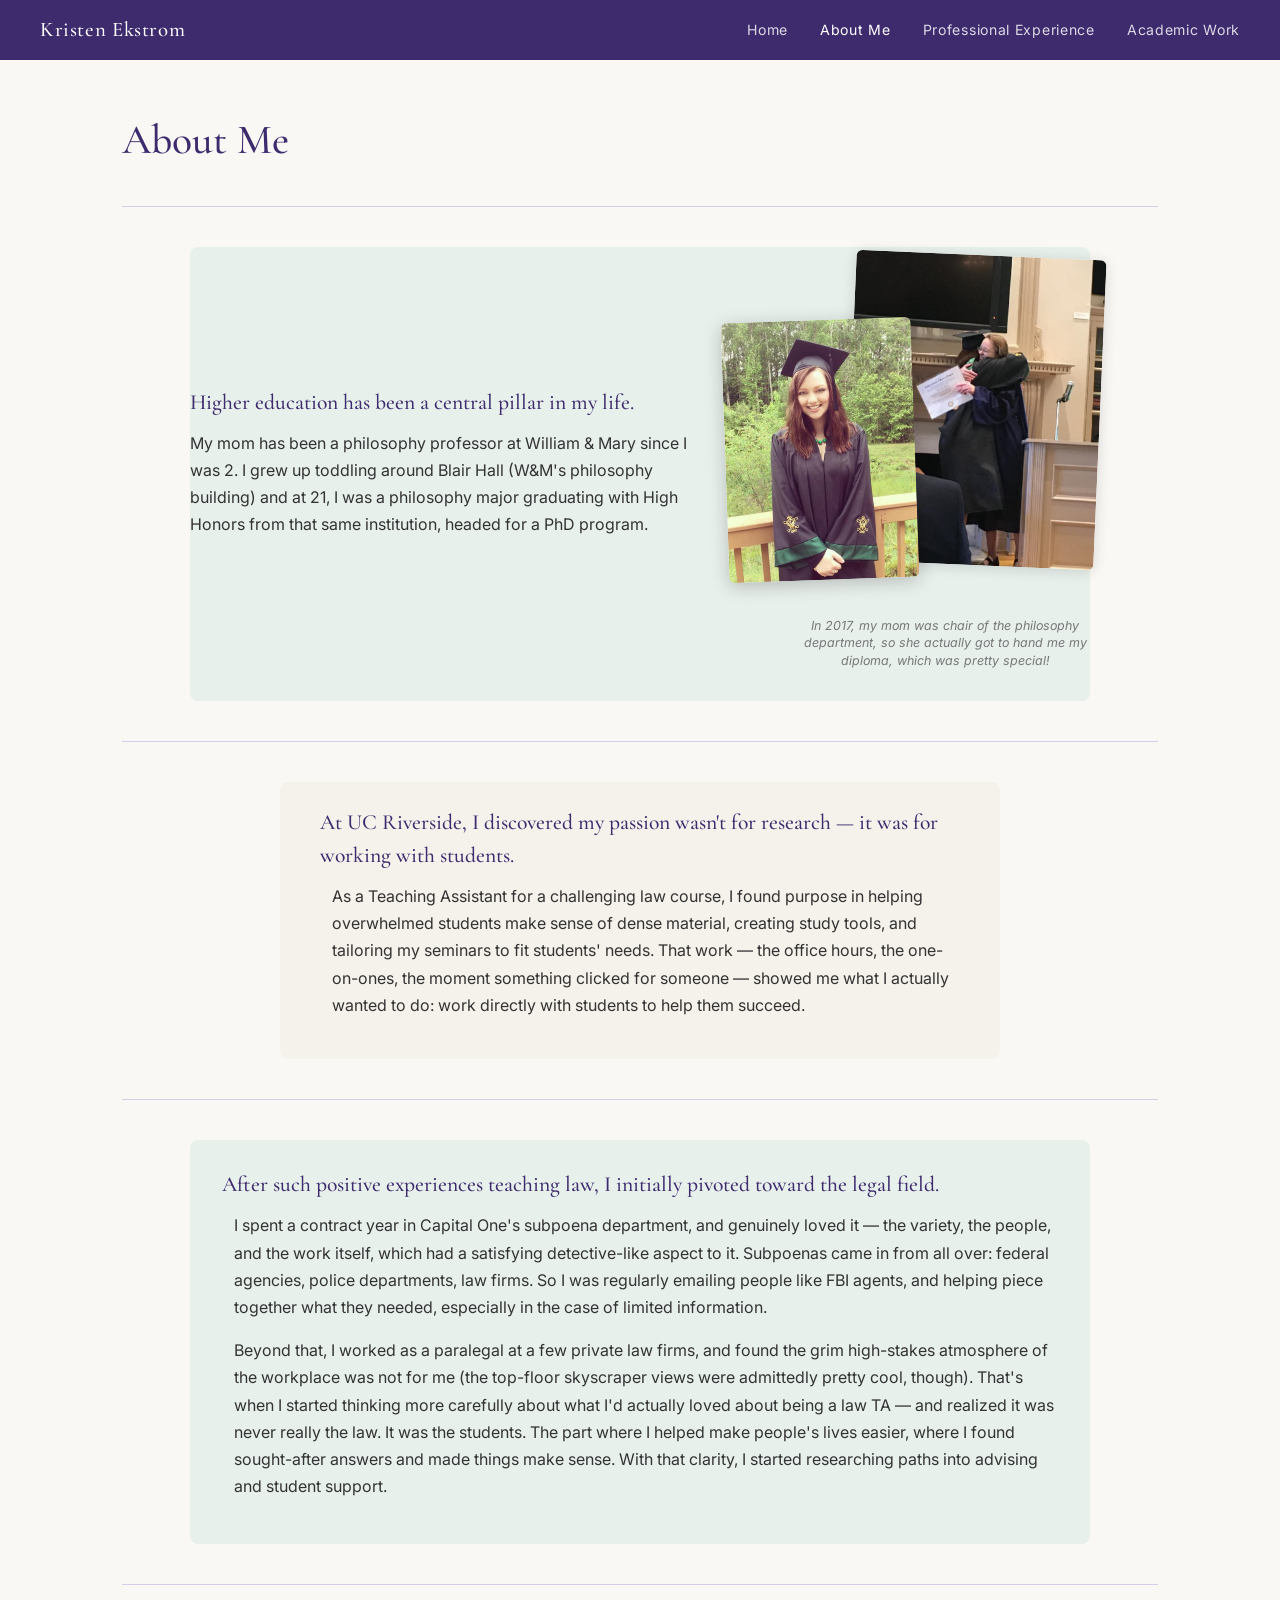
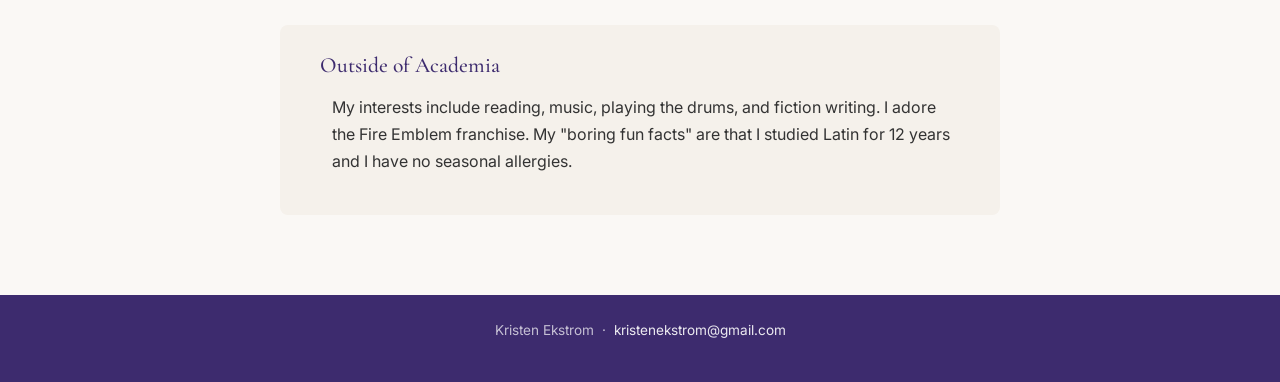
==== commit fa2a3ef0: "Add files via upload" ====
--- a/about.html
+++ b/about.html
@@ -23,7 +23,7 @@
     <hr class="section-divider" />
 
     <!-- ── Chapter 1: Roots ── -->
-    <div class="about-chapter-photo">
+    <div class="about-chapter-photo about-panel-green">
       <div>
         <p class="about-lead">Higher education has been a central pillar in my life.</p>
         <p>My mom has been a philosophy professor at William &amp; Mary since I was 2. I grew up toddling around Blair Hall (W&amp;M's philosophy building) and at 21, I was a philosophy major graduating with High Honors from that same institution, headed for a PhD program.</p>
@@ -48,7 +48,7 @@
     <hr class="section-divider" />
 
     <!-- ── Chapter 3: Return ── -->
-    <div class="about-chapter about-chapter-narrow">
+    <div class="about-chapter about-chapter-narrow about-panel-green">
       <p class="about-lead">After such positive experiences teaching law, I initially pivoted toward the legal field.</p>
       <p>I spent a contract year in Capital One's subpoena department, and genuinely loved it — the variety, the people, and the work itself, which had a satisfying detective-like aspect to it. Subpoenas came in from all over: federal agencies, police departments, law firms. So I was regularly emailing people like FBI agents, and helping piece together what they needed, especially in the case of limited information.</p>
       <p>Beyond that, I worked as a paralegal at a few private law firms, and found the grim high-stakes atmosphere of the workplace was not for me (the top-floor skyscraper views were admittedly pretty cool, though). That's when I started thinking more carefully about what I'd actually loved about being a law TA — and realized it was never really the law. It was the students. The part where I helped make people's lives easier, where I found sought-after answers and made things make sense. With that clarity, I started researching paths into advising and student support.</p>
--- a/style.css
+++ b/style.css
@@ -34,7 +34,7 @@
   line-height: 1.2;
 }
 h1 { font-size: 3rem; font-weight: 500; }
-h2 { font-size: 2rem; font-weight: 500; margin-bottom: 0.5rem; }
+h2 { font-size: 2.6rem; font-weight: 500; margin-bottom: 0.5rem; }
 h3 { font-size: 1.4rem; font-weight: 600; margin-bottom: 0.25rem; }
 h4 { font-size: 1.1rem; font-weight: 500; color: var(--accent); }
 p  { margin-bottom: 1rem; }
@@ -74,7 +74,7 @@
   font-size: 0.88rem;
   font-weight: 400;
   letter-spacing: 0.05em;
-  text-transform: uppercase;
+  text-transform: none;
   transition: color 0.2s;
   text-decoration: none;
 }
@@ -132,6 +132,7 @@
   position: relative;
   width: 260px;
   flex-shrink: 0;
+  margin-left: -1.5rem;
 }
 
 .hero-photo-wrap::before {
@@ -657,6 +658,12 @@
 .about-chapter.about-chapter-narrow {
   max-width: 900px;
   margin: 0 auto;
+}
+
+.about-panel-green {
+  background: #e8f0ec;
+  border-radius: 8px;
+  padding: 1.75rem 2rem;
 }
 
 .about-chapter.section-panel {
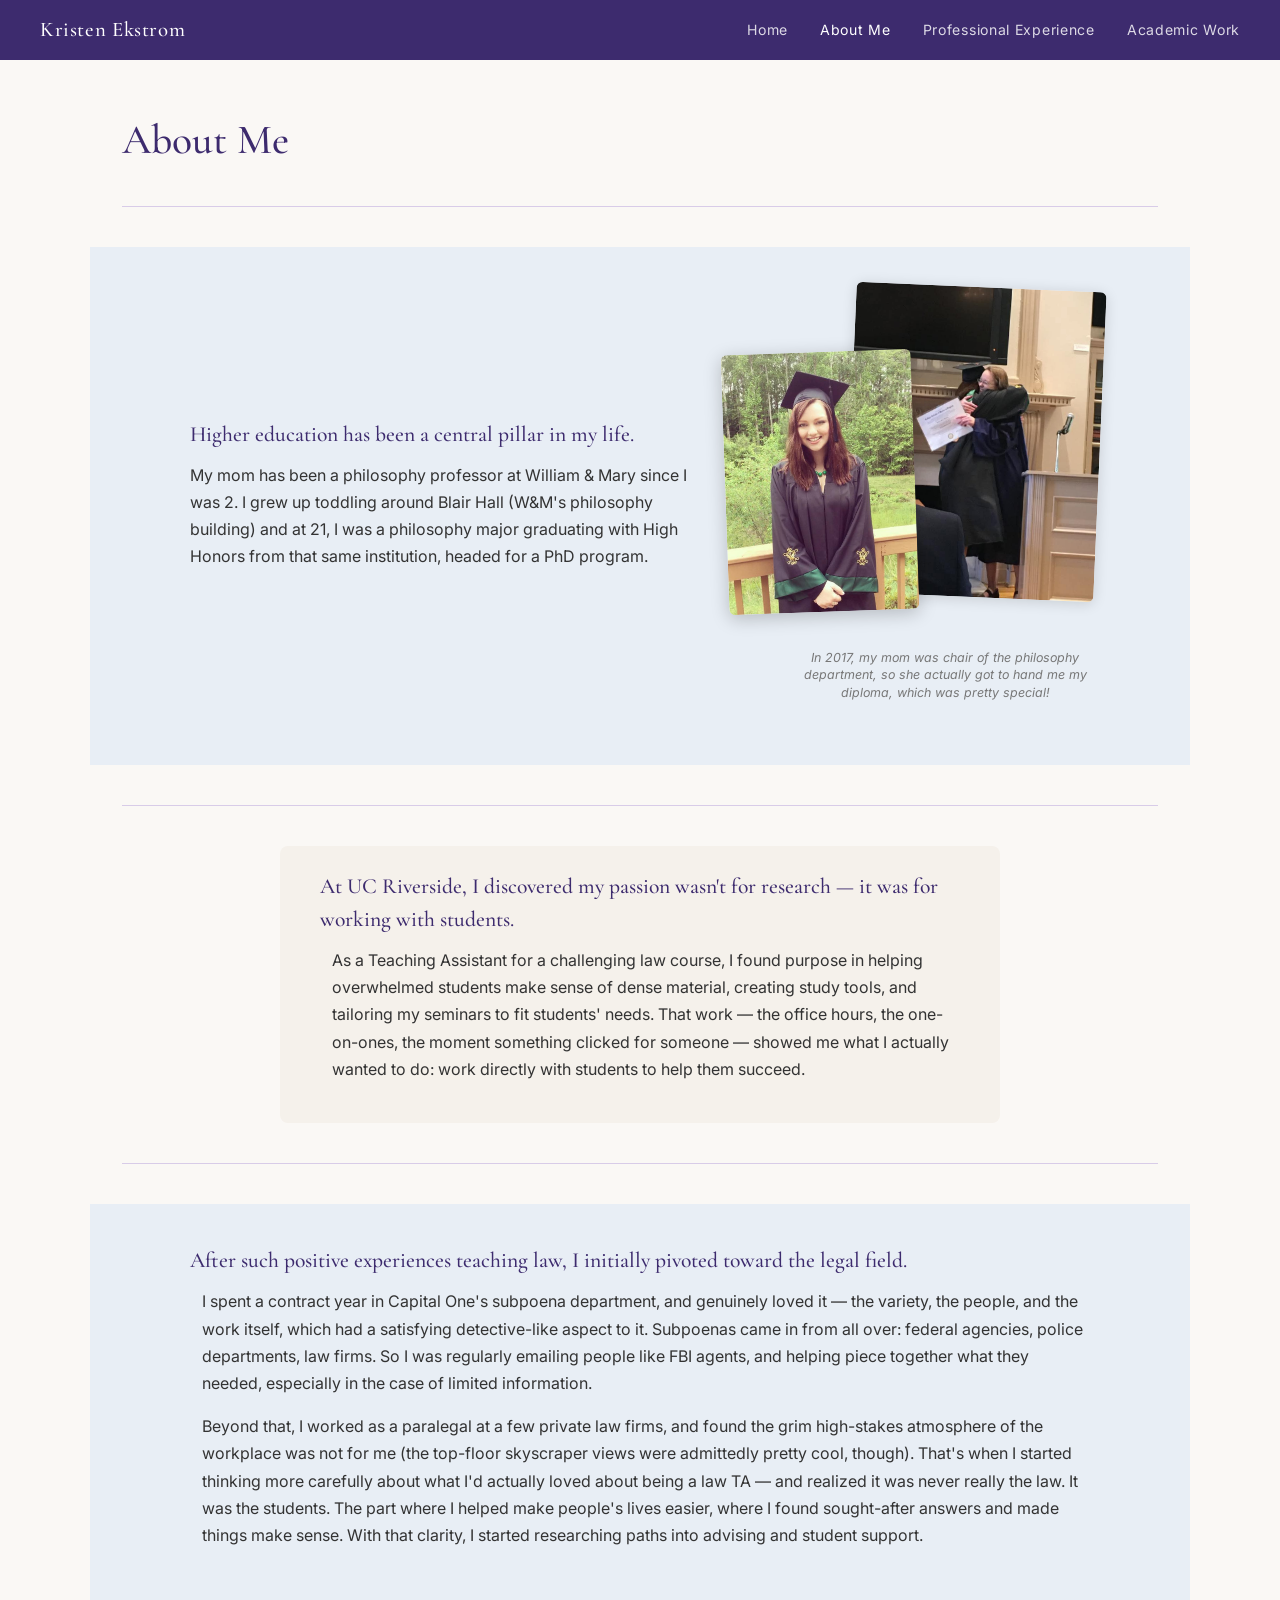
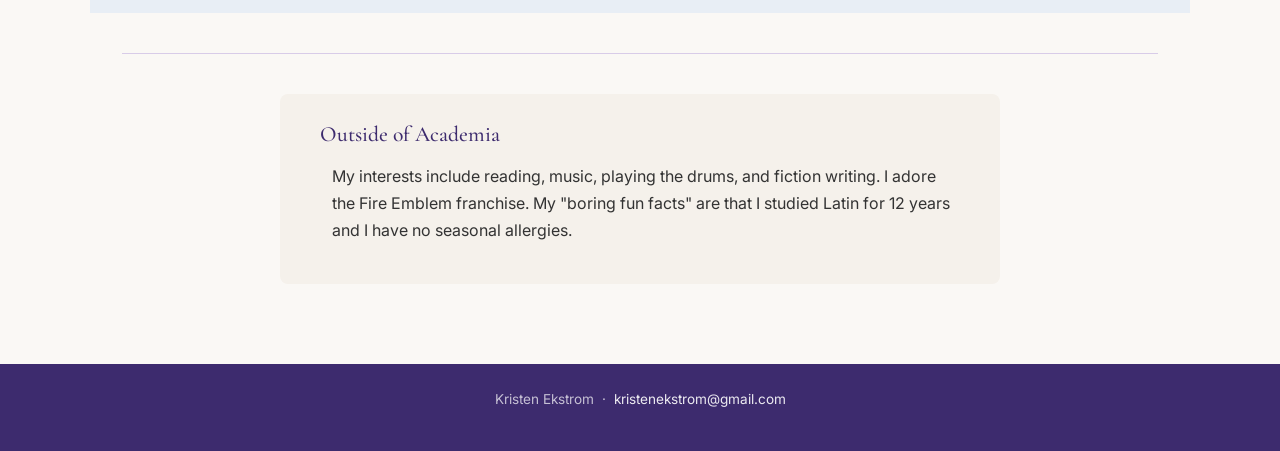
==== commit fd1b3d43: "Add files via upload" ====
--- a/about.html
+++ b/about.html
@@ -23,7 +23,8 @@
     <hr class="section-divider" />
 
     <!-- ── Chapter 1: Roots ── -->
-    <div class="about-chapter-photo about-panel-green">
+    <div class="about-section-blue">
+    <div class="about-chapter-photo">
       <div>
         <p class="about-lead">Higher education has been a central pillar in my life.</p>
         <p>My mom has been a philosophy professor at William &amp; Mary since I was 2. I grew up toddling around Blair Hall (W&amp;M's philosophy building) and at 21, I was a philosophy major graduating with High Honors from that same institution, headed for a PhD program.</p>
@@ -35,6 +36,7 @@
         </div>
         <p class="photo-caption">In 2017, my mom was chair of the philosophy department, so she actually got to hand me my diploma, which was pretty special!</p>
       </div>
+    </div>
     </div>
 
     <hr class="section-divider" />
@@ -48,12 +50,13 @@
     <hr class="section-divider" />
 
     <!-- ── Chapter 3: Return ── -->
-    <div class="about-chapter about-chapter-narrow about-panel-green">
+    <div class="about-section-blue">
+    <div class="about-chapter about-chapter-narrow">
       <p class="about-lead">After such positive experiences teaching law, I initially pivoted toward the legal field.</p>
       <p>I spent a contract year in Capital One's subpoena department, and genuinely loved it — the variety, the people, and the work itself, which had a satisfying detective-like aspect to it. Subpoenas came in from all over: federal agencies, police departments, law firms. So I was regularly emailing people like FBI agents, and helping piece together what they needed, especially in the case of limited information.</p>
       <p>Beyond that, I worked as a paralegal at a few private law firms, and found the grim high-stakes atmosphere of the workplace was not for me (the top-floor skyscraper views were admittedly pretty cool, though). That's when I started thinking more carefully about what I'd actually loved about being a law TA — and realized it was never really the law. It was the students. The part where I helped make people's lives easier, where I found sought-after answers and made things make sense. With that clarity, I started researching paths into advising and student support.</p>
     </div>
-
+    </div>
 
     <hr class="section-divider" />
 
--- a/style.css
+++ b/style.css
@@ -126,6 +126,9 @@
   padding: 3.5rem 2rem 4rem;
   max-width: 1100px;
   margin: 0 auto;
+  border: 2px solid #7b9fd4;
+  border-radius: 8px;
+  box-sizing: border-box;
 }
 
 .hero-photo-wrap {
@@ -660,10 +663,11 @@
   margin: 0 auto;
 }
 
-.about-panel-green {
-  background: #e8f0ec;
-  border-radius: 8px;
-  padding: 1.75rem 2rem;
+.about-section-blue {
+  background: #e8eef5;
+  margin-left: -2rem;
+  margin-right: -2rem;
+  padding: 2rem 2rem;
 }
 
 .about-chapter.section-panel {
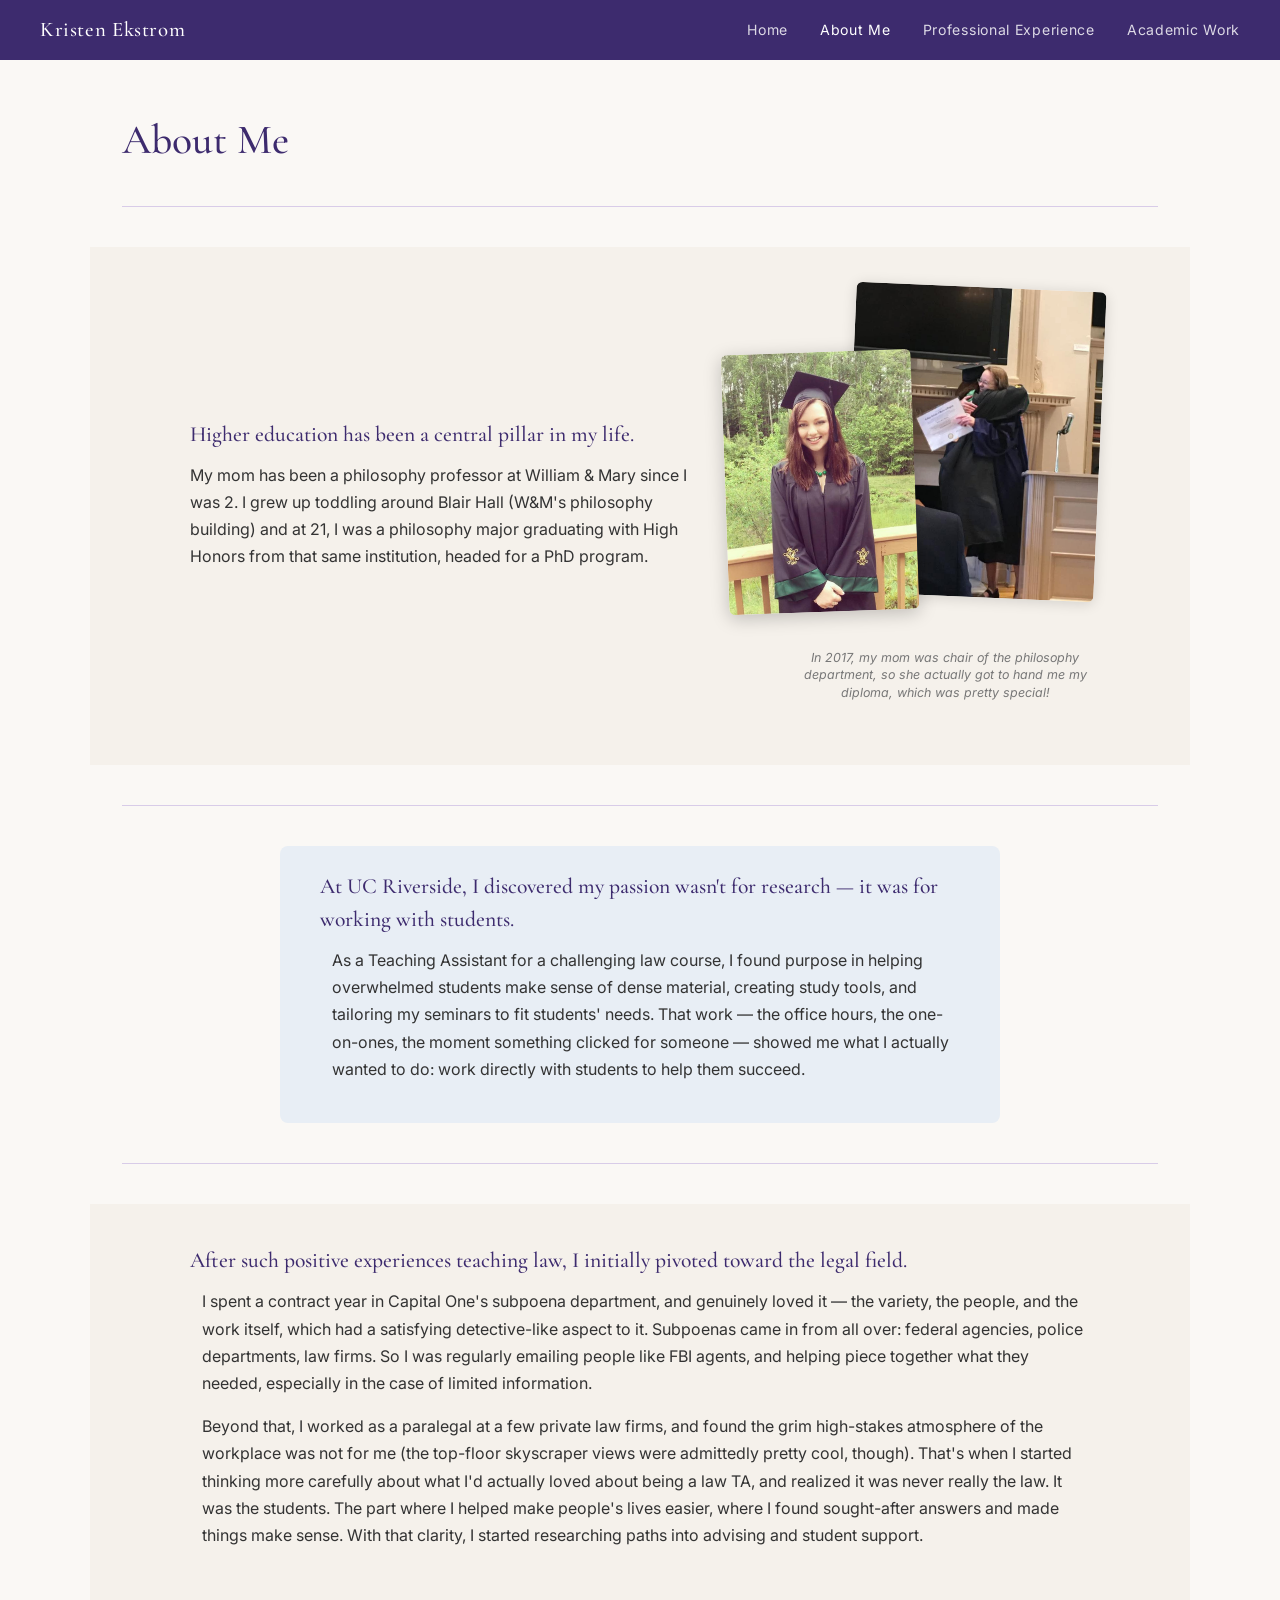
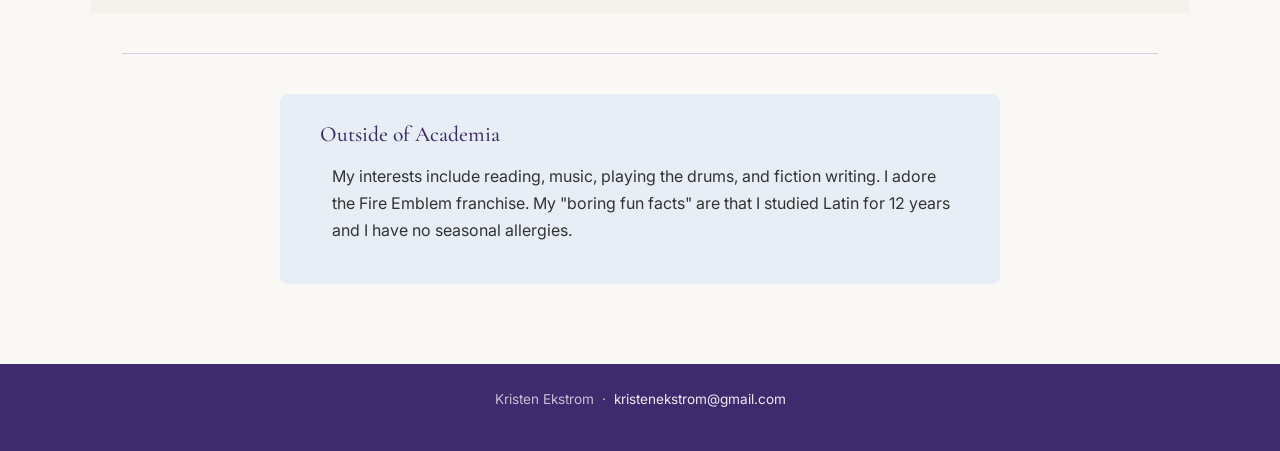
==== commit c7168702: "Add files via upload" ====
--- a/about.html
+++ b/about.html
@@ -54,7 +54,7 @@
     <div class="about-chapter about-chapter-narrow">
       <p class="about-lead">After such positive experiences teaching law, I initially pivoted toward the legal field.</p>
       <p>I spent a contract year in Capital One's subpoena department, and genuinely loved it — the variety, the people, and the work itself, which had a satisfying detective-like aspect to it. Subpoenas came in from all over: federal agencies, police departments, law firms. So I was regularly emailing people like FBI agents, and helping piece together what they needed, especially in the case of limited information.</p>
-      <p>Beyond that, I worked as a paralegal at a few private law firms, and found the grim high-stakes atmosphere of the workplace was not for me (the top-floor skyscraper views were admittedly pretty cool, though). That's when I started thinking more carefully about what I'd actually loved about being a law TA — and realized it was never really the law. It was the students. The part where I helped make people's lives easier, where I found sought-after answers and made things make sense. With that clarity, I started researching paths into advising and student support.</p>
+      <p>Beyond that, I worked as a paralegal at a few private law firms, and found the grim high-stakes atmosphere of the workplace was not for me (the top-floor skyscraper views were admittedly pretty cool, though). That's when I started thinking more carefully about what I'd actually loved about being a law TA, and realized it was never really the law. It was the students. The part where I helped make people's lives easier, where I found sought-after answers and made things make sense. With that clarity, I started researching paths into advising and student support.</p>
     </div>
     </div>
 
--- a/style.css
+++ b/style.css
@@ -123,7 +123,7 @@
   grid-template-columns: 260px 1fr;
   gap: 3rem;
   align-items: center;
-  padding: 3.5rem 2rem 4rem;
+  padding: 3.5rem 1rem 4rem 1.5rem;
   max-width: 1100px;
   margin: 0 auto;
   border: 2px solid #7b9fd4;
@@ -135,14 +135,14 @@
   position: relative;
   width: 260px;
   flex-shrink: 0;
-  margin-left: -1.5rem;
+  overflow: visible;
 }
 
 .hero-photo-wrap::before {
   content: '';
   position: absolute;
-  top: -12px;
-  left: -12px;
+  top: 12px;
+  left: 12px;
   width: 100%;
   height: 100%;
   background: #e8e0d0;
@@ -174,6 +174,15 @@
   font-size: 0.85rem;
   text-align: center;
   padding: 1rem;
+}
+
+.strengths-label {
+  font-size: 0.72rem;
+  color: var(--muted);
+  font-style: italic;
+  align-self: center;
+  white-space: nowrap;
+  padding-right: 0.25rem;
 }
 
 .hero-text h1 { margin-bottom: 0.15rem; }
@@ -664,7 +673,7 @@
 }
 
 .about-section-blue {
-  background: #e8eef5;
+  background: #f5f1eb;
   margin-left: -2rem;
   margin-right: -2rem;
   padding: 2rem 2rem;
@@ -673,6 +682,8 @@
 .about-chapter.section-panel {
   padding: 1.5rem 2.5rem;
   box-sizing: border-box;
+  background: #e8eef5;
+  border-radius: 8px;
 }
 
 .about-chapter p:not(.about-lead) {
